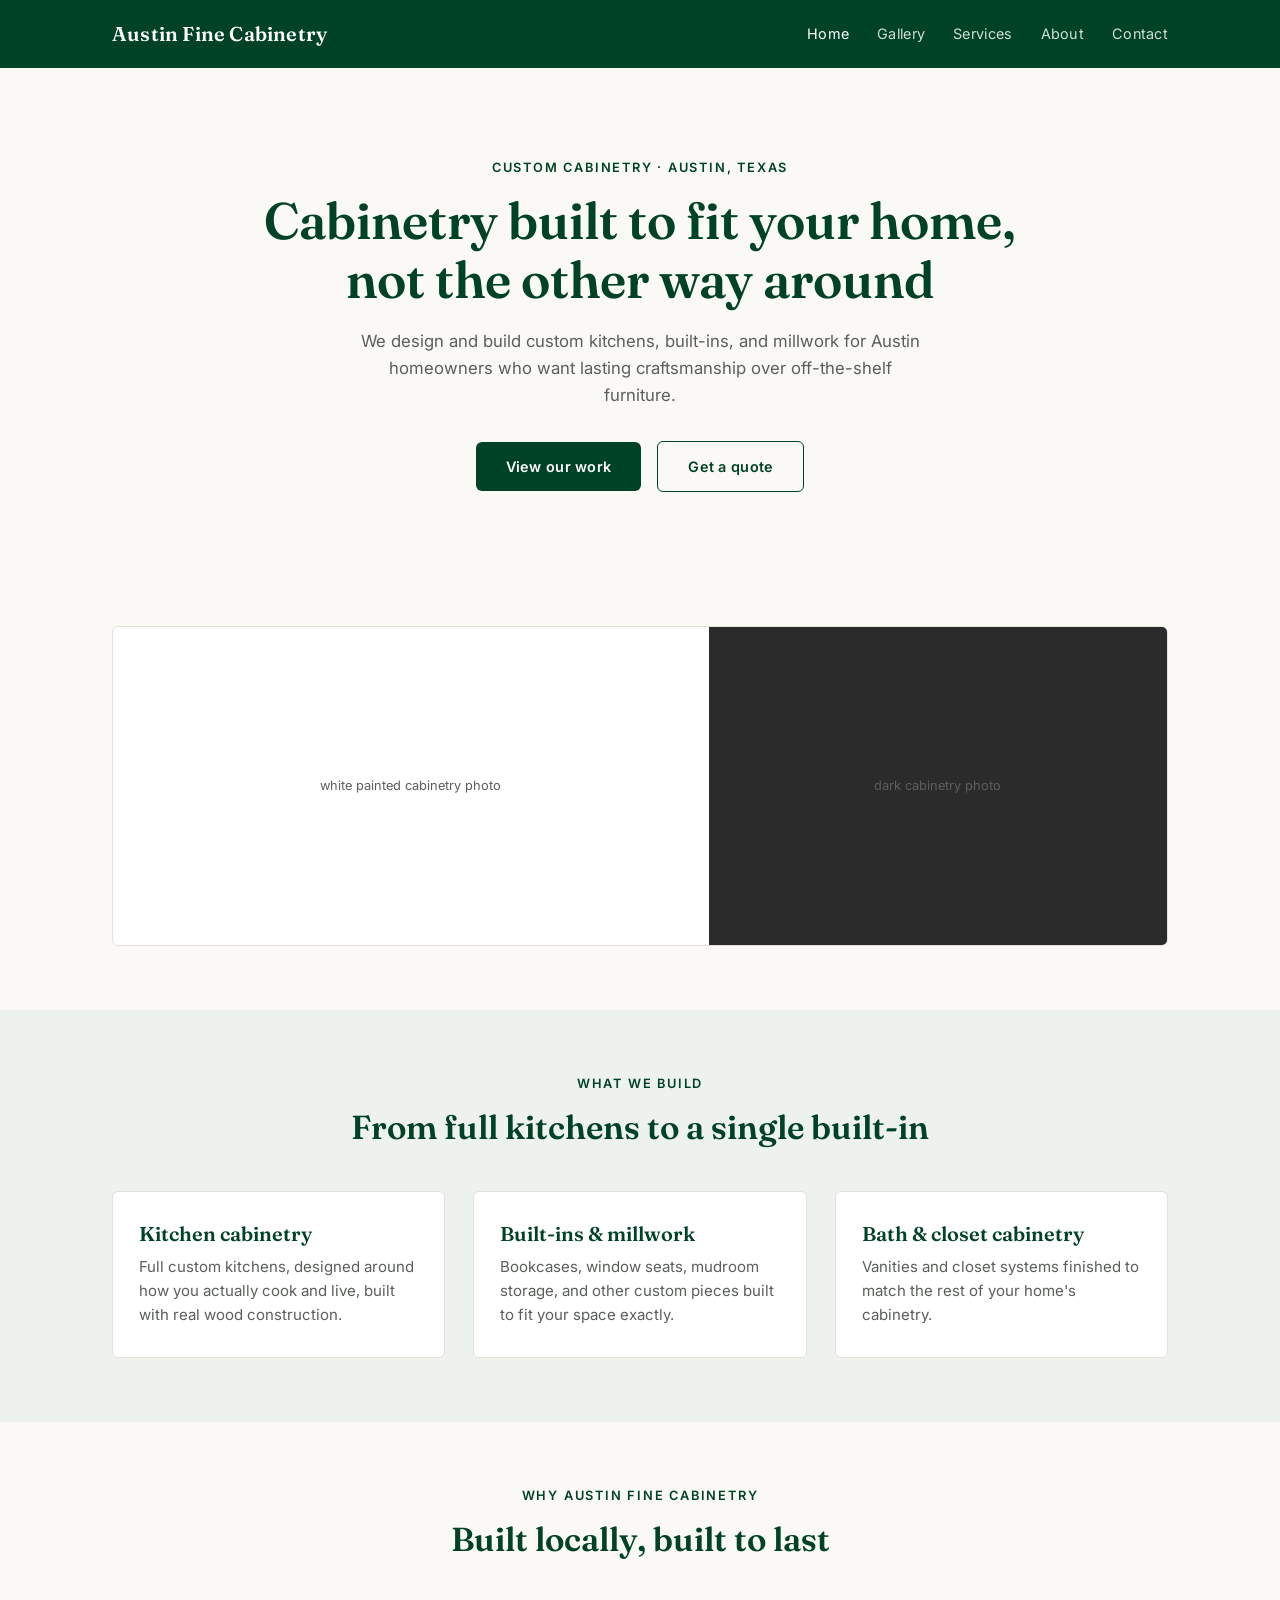
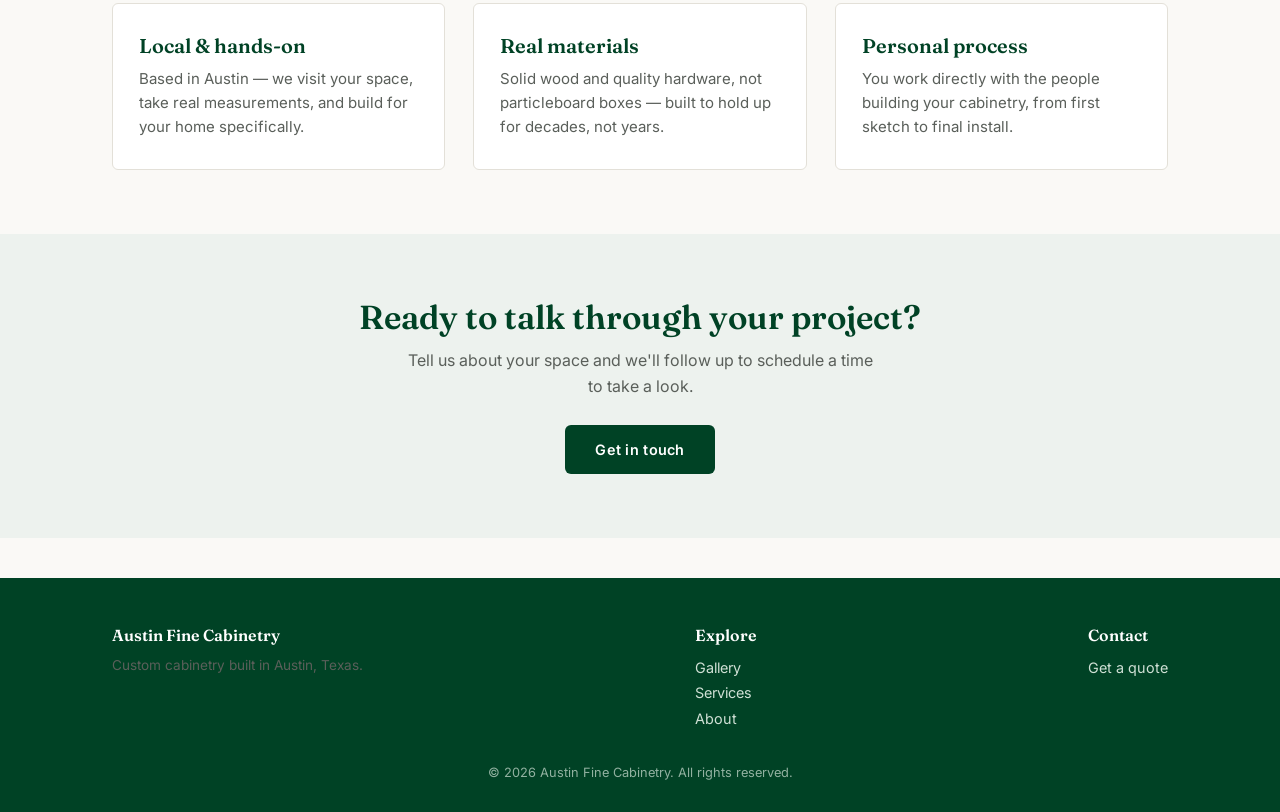
==== index.html @ 278d39f8 "Add files via upload" ====
<!DOCTYPE html>
<html lang="en">
<head>
<meta charset="UTF-8">
<meta name="viewport" content="width=device-width, initial-scale=1.0">
<title>Austin Fine Cabinetry | Custom Cabinetry in Austin, TX</title>
<meta name="description" content="Handcrafted custom cabinetry, kitchens, and built-ins for Austin, Texas homes.">
<link rel="preconnect" href="https://fonts.googleapis.com">
<link href="https://fonts.googleapis.com/css2?family=Fraunces:wght@500;600&family=Inter:wght@400;500;600&display=swap" rel="stylesheet">
<link rel="stylesheet" href="css/style.css">
</head>
<body>

<nav class="site-nav">
  <div class="container">
    <a href="index.html" class="brand">Austin Fine Cabinetry</a>
    <button class="nav-toggle" id="navToggle" aria-label="Toggle menu">&#9776;</button>
    <ul class="nav-links" id="navLinks">
      <li><a href="index.html" class="active">Home</a></li>
      <li><a href="gallery.html">Gallery</a></li>
      <li><a href="services.html">Services</a></li>
      <li><a href="about.html">About</a></li>
      <li><a href="contact.html">Contact</a></li>
    </ul>
  </div>
</nav>

<header class="hero">
  <div class="container">
    <p class="eyebrow">Custom cabinetry &middot; Austin, Texas</p>
    <h1>Cabinetry built to fit your home,<br>not the other way around</h1>
    <p class="lede">We design and build custom kitchens, built-ins, and millwork for Austin homeowners who want lasting craftsmanship over off-the-shelf furniture.</p>
    <a href="gallery.html" class="btn btn-primary">View our work</a>
    <a href="contact.html" class="btn btn-outline" style="margin-left:12px;">Get a quote</a>
  </div>
</header>

<section>
  <div class="container">
    <div class="split-frame">
      <div class="panel-light">white painted cabinetry photo</div>
      <div class="panel-dark">dark cabinetry photo</div>
    </div>
  </div>
</section>

<section class="alt-bg">
  <div class="container">
    <div class="section-head">
      <p class="eyebrow">What we build</p>
      <h2>From full kitchens to a single built-in</h2>
    </div>
    <div class="grid-3">
      <div class="card">
        <h3>Kitchen cabinetry</h3>
        <p>Full custom kitchens, designed around how you actually cook and live, built with real wood construction.</p>
      </div>
      <div class="card">
        <h3>Built-ins &amp; millwork</h3>
        <p>Bookcases, window seats, mudroom storage, and other custom pieces built to fit your space exactly.</p>
      </div>
      <div class="card">
        <h3>Bath &amp; closet cabinetry</h3>
        <p>Vanities and closet systems finished to match the rest of your home's cabinetry.</p>
      </div>
    </div>
  </div>
</section>

<section>
  <div class="container">
    <div class="section-head">
      <p class="eyebrow">Why Austin Fine Cabinetry</p>
      <h2>Built locally, built to last</h2>
    </div>
    <div class="grid-3">
      <div class="card">
        <h3>Local &amp; hands-on</h3>
        <p>Based in Austin — we visit your space, take real measurements, and build for your home specifically.</p>
      </div>
      <div class="card">
        <h3>Real materials</h3>
        <p>Solid wood and quality hardware, not particleboard boxes — built to hold up for decades, not years.</p>
      </div>
      <div class="card">
        <h3>Personal process</h3>
        <p>You work directly with the people building your cabinetry, from first sketch to final install.</p>
      </div>
    </div>
  </div>
</section>

<section class="alt-bg" style="text-align:center;">
  <div class="container">
    <h2>Ready to talk through your project?</h2>
    <p style="max-width:480px;margin:12px auto 26px;">Tell us about your space and we'll follow up to schedule a time to take a look.</p>
    <a href="contact.html" class="btn btn-primary">Get in touch</a>
  </div>
</section>

<footer>
  <div class="container">
    <div>
      <h3>Austin Fine Cabinetry</h3>
      <p style="font-size:0.85rem;">Custom cabinetry built in Austin, Texas.</p>
    </div>
    <div>
      <h3>Explore</h3>
      <p><a href="gallery.html">Gallery</a></p>
      <p><a href="services.html">Services</a></p>
      <p><a href="about.html">About</a></p>
    </div>
    <div>
      <h3>Contact</h3>
      <p><a href="contact.html">Get a quote</a></p>
    </div>
  </div>
  <p class="footer-bottom">&copy; <span id="year"></span> Austin Fine Cabinetry. All rights reserved.</p>
</footer>

<script>
document.getElementById('navToggle').addEventListener('click', function() {
  document.getElementById('navLinks').classList.toggle('open');
});
document.getElementById('year').textContent = new Date().getFullYear();
</script>
</body>
</html>
---- css/style.css ----
/* ===== Austin Fine Cabinetry — design tokens ===== */
:root {
  --racing-green: #004225;
  --racing-green-dark: #00301b;
  --cream: #FAF9F6;
  --white: #FFFFFF;
  --charcoal: #2B2B2B;
  --sage: #CFE0D5;
  --sage-light: #EDF2EE;
  --text: #2B2B2B;
  --text-muted: #5A5F5A;
  --border: #E3E0D8;
  --radius: 6px;
  --font-display: 'Fraunces', Georgia, serif;
  --font-body: 'Inter', -apple-system, sans-serif;
}

* { box-sizing: border-box; margin: 0; padding: 0; }

html { scroll-behavior: smooth; }

body {
  font-family: var(--font-body);
  color: var(--text);
  background: var(--cream);
  line-height: 1.6;
  font-size: 16px;
}

img { max-width: 100%; display: block; }

a { color: inherit; text-decoration: none; }

h1, h2, h3 {
  font-family: var(--font-display);
  color: var(--racing-green);
  font-weight: 600;
  line-height: 1.15;
}

h1 { font-size: clamp(2.2rem, 4vw, 3.4rem); }
h2 { font-size: clamp(1.6rem, 2.6vw, 2.2rem); }
h3 { font-size: 1.25rem; }

p { color: var(--text-muted); }

.container {
  max-width: 1120px;
  margin: 0 auto;
  padding: 0 32px;
}

/* ===== Nav ===== */
.site-nav {
  background: var(--racing-green);
  padding: 18px 0;
}
.site-nav .container {
  display: flex;
  align-items: center;
  justify-content: space-between;
}
.brand {
  font-family: var(--font-display);
  color: var(--white);
  font-size: 1.25rem;
  font-weight: 600;
  letter-spacing: 0.01em;
}
.nav-links {
  display: flex;
  gap: 28px;
  list-style: none;
}
.nav-links a {
  color: var(--sage);
  font-size: 0.9rem;
  letter-spacing: 0.02em;
  transition: color 0.2s ease;
}
.nav-links a:hover, .nav-links a.active { color: var(--white); }

.nav-toggle { display: none; background: none; border: none; color: var(--white); font-size: 1.5rem; cursor: pointer; }

@media (max-width: 720px) {
  .nav-links { display: none; }
  .nav-toggle { display: block; }
  .nav-links.open {
    display: flex;
    flex-direction: column;
    position: absolute;
    top: 64px; left: 0; right: 0;
    background: var(--racing-green);
    padding: 20px 32px;
    gap: 16px;
    z-index: 10;
  }
}

/* ===== Hero ===== */
.hero {
  padding: 90px 0 70px;
  text-align: center;
}
.eyebrow {
  color: var(--racing-green);
  font-size: 0.8rem;
  letter-spacing: 0.14em;
  text-transform: uppercase;
  font-weight: 600;
  margin-bottom: 14px;
}
.hero h1 { margin-bottom: 18px; }
.hero p.lede {
  max-width: 560px;
  margin: 0 auto 32px;
  font-size: 1.05rem;
}

.btn {
  display: inline-block;
  padding: 13px 30px;
  border-radius: var(--radius);
  font-size: 0.9rem;
  font-weight: 600;
  letter-spacing: 0.02em;
  transition: transform 0.15s ease, background 0.2s ease;
}
.btn-primary {
  background: var(--racing-green);
  color: var(--white);
}
.btn-primary:hover { background: var(--racing-green-dark); transform: translateY(-1px); }
.btn-outline {
  background: transparent;
  color: var(--racing-green);
  border: 1.5px solid var(--racing-green);
}
.btn-outline:hover { background: var(--racing-green); color: var(--white); }

/* ===== Split image — signature motif =====
   A diagonal-free two-tone split echoing white-painted + dark cabinetry.
   Used as hero art and section dividers throughout the site. */
.split-frame {
  display: grid;
  grid-template-columns: 1.3fr 1fr;
  border-radius: var(--radius);
  overflow: hidden;
  min-height: 320px;
  border: 1px solid var(--border);
}
.split-frame .panel-light {
  background: var(--white) center/cover no-repeat;
  background-image: var(--img-light, none);
}
.split-frame .panel-dark {
  background: var(--charcoal) center/cover no-repeat;
  background-image: var(--img-dark, none);
}
.split-frame .panel-light, .split-frame .panel-dark {
  display: flex; align-items: center; justify-content: center;
  color: var(--text-muted);
  font-size: 0.8rem;
}
@media (max-width: 640px) {
  .split-frame { grid-template-columns: 1fr; min-height: auto; }
  .split-frame .panel-light, .split-frame .panel-dark { min-height: 180px; }
}

/* ===== Sections ===== */
section { padding: 64px 0; }
.section-head {
  text-align: center;
  max-width: 620px;
  margin: 0 auto 44px;
}
.section-head .eyebrow { text-align: center; }

.alt-bg { background: var(--sage-light); }

/* ===== Cards / grids ===== */
.grid-3 {
  display: grid;
  grid-template-columns: repeat(3, 1fr);
  gap: 28px;
}
@media (max-width: 800px) { .grid-3 { grid-template-columns: 1fr; } }

.card {
  background: var(--white);
  border: 1px solid var(--border);
  border-radius: var(--radius);
  padding: 30px 26px;
}
.card h3 { margin-bottom: 10px; }
.card p { font-size: 0.94rem; }

/* ===== Photo gallery grid ===== */
.photo-grid {
  display: grid;
  grid-template-columns: repeat(3, 1fr);
  gap: 16px;
}
.photo-grid .photo {
  aspect-ratio: 4/3;
  border-radius: var(--radius);
  background: var(--sage-light) center/cover no-repeat;
  border: 1px solid var(--border);
  display: flex; align-items: center; justify-content: center;
  color: var(--text-muted);
  font-size: 0.78rem;
  text-align: center;
  padding: 8px;
}
@media (max-width: 720px) { .photo-grid { grid-template-columns: repeat(2, 1fr); } }
@media (max-width: 480px) { .photo-grid { grid-template-columns: 1fr; } }

/* ===== Footer ===== */
footer {
  background: var(--racing-green);
  color: var(--sage);
  padding: 48px 0 28px;
  margin-top: 40px;
}
footer .container {
  display: flex;
  justify-content: space-between;
  flex-wrap: wrap;
  gap: 24px;
}
footer h3 { color: var(--white); font-size: 1rem; margin-bottom: 10px; }
footer a { color: var(--sage); font-size: 0.9rem; }
footer a:hover { color: var(--white); }
.footer-bottom {
  text-align: center;
  font-size: 0.8rem;
  color: var(--sage);
  opacity: 0.7;
  margin-top: 32px;
}

/* ===== Forms ===== */
form { display: flex; flex-direction: column; gap: 16px; max-width: 560px; margin: 0 auto; }
label { font-size: 0.85rem; font-weight: 600; color: var(--racing-green); margin-bottom: -10px; }
input, textarea {
  font-family: var(--font-body);
  padding: 12px 14px;
  border: 1px solid var(--border);
  border-radius: var(--radius);
  font-size: 0.95rem;
  background: var(--white);
}
input:focus, textarea:focus { outline: 2px solid var(--racing-green); outline-offset: 1px; }
textarea { min-height: 140px; resize: vertical; }

.contact-info {
  display: flex;
  justify-content: center;
  gap: 40px;
  flex-wrap: wrap;
  margin-bottom: 48px;
  text-align: center;
}
.contact-info div h3 { font-size: 0.95rem; margin-bottom: 4px; }
.contact-info div p { font-size: 0.9rem; }
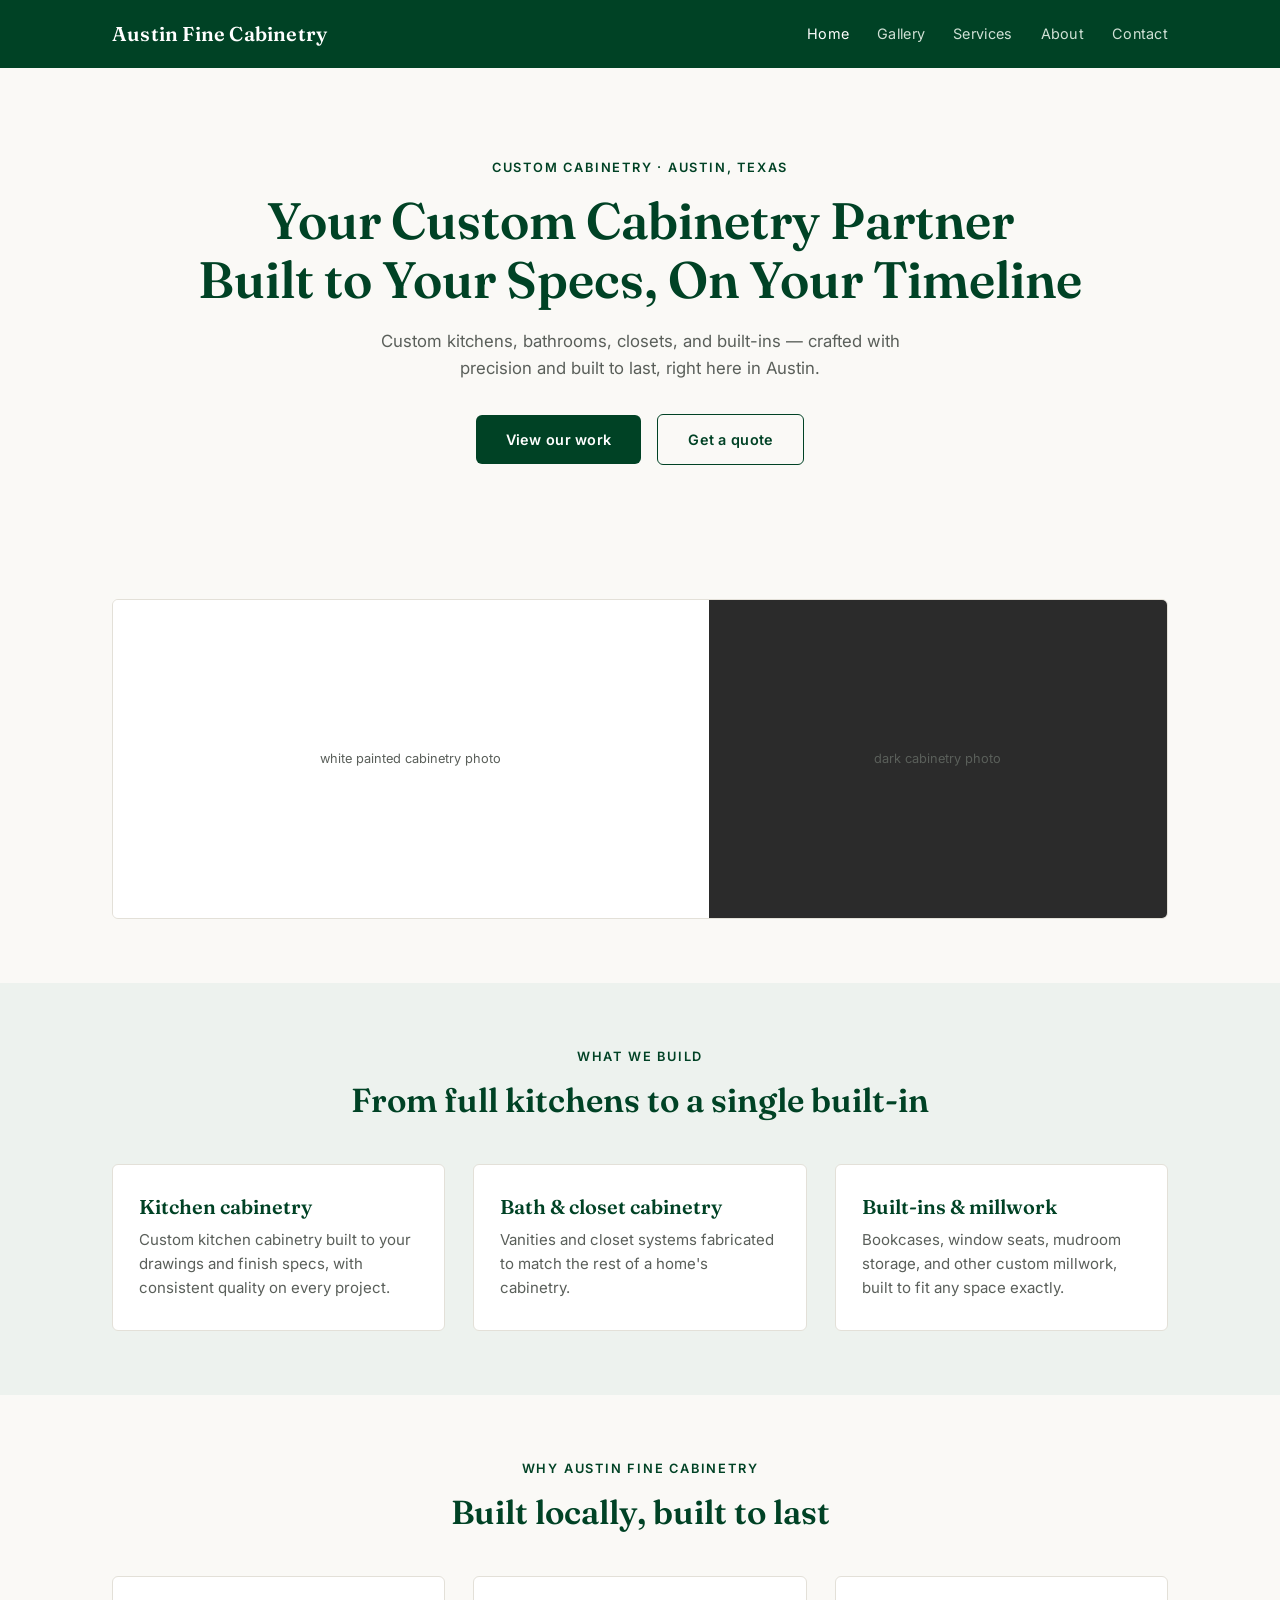
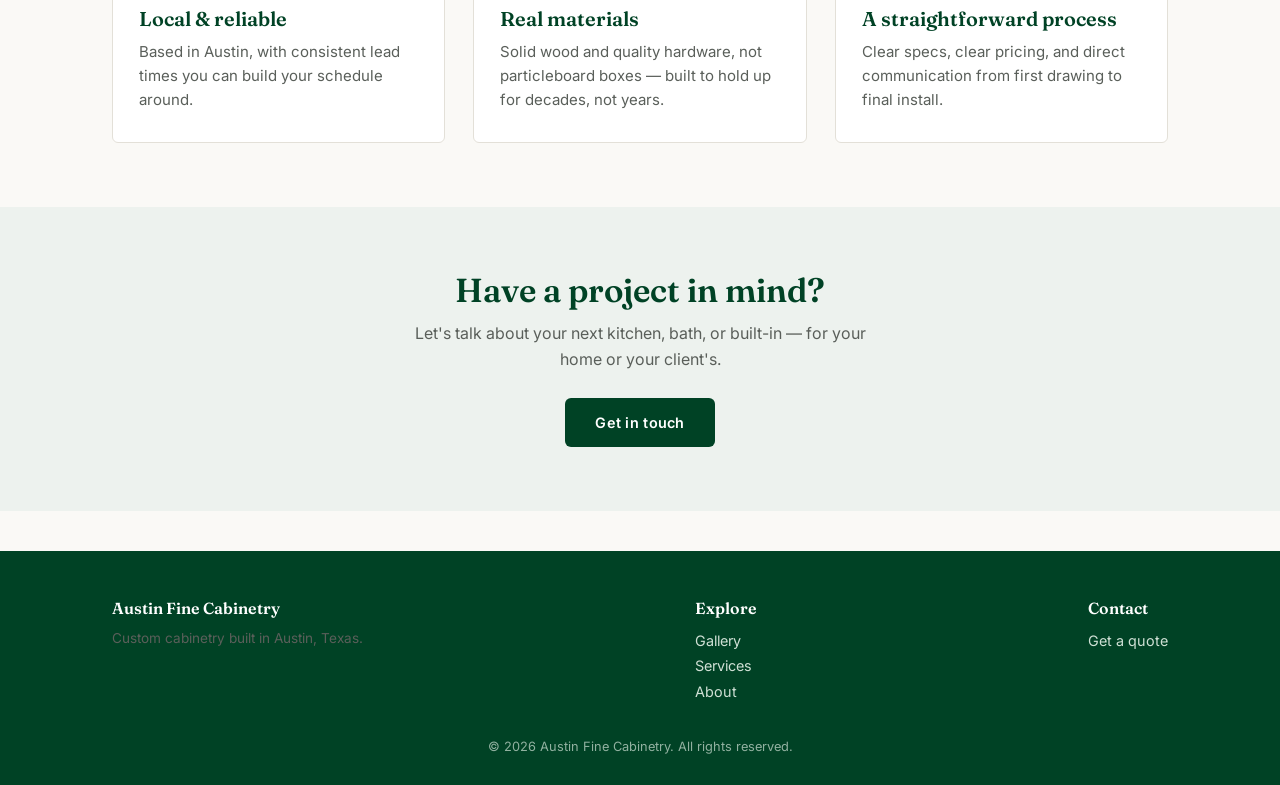
==== commit e044619c: "Add files via upload" ====
--- a/index.html
+++ b/index.html
@@ -3,11 +3,52 @@
 <head>
 <meta charset="UTF-8">
 <meta name="viewport" content="width=device-width, initial-scale=1.0">
-<title>Austin Fine Cabinetry | Custom Cabinetry in Austin, TX</title>
-<meta name="description" content="Handcrafted custom cabinetry, kitchens, and built-ins for Austin, Texas homes.">
+<title>Custom Cabinetry Austin, TX | Kitchens, Bathrooms, Closets & Built-Ins | Austin Fine Cabinetry</title>
+<meta name="description" content="Custom cabinetry for kitchens, bathrooms, closets, and built-ins in Austin, TX. Precision fabrication and reliable timelines for homeowners, contractors, and designers.">
+<meta name="keywords" content="custom cabinetry Austin, kitchen cabinets Austin, bathroom cabinetry, custom closets, custom built-ins, cabinet fabricator, contractor cabinet supplier">
+<link rel="canonical" href="https://www.austinfinecabinetry.com/index.html">
+
+<!-- Open Graph / social sharing -->
+<meta property="og:type" content="website">
+<meta property="og:title" content="Austin Fine Cabinetry | Custom Cabinetry for Kitchens, Baths, Closets & Built-Ins">
+<meta property="og:description" content="Custom cabinetry for kitchens, bathrooms, closets, and built-ins in Austin, TX. Precision fabrication and reliable timelines.">
+<meta property="og:url" content="https://www.austinfinecabinetry.com/index.html">
+<meta property="og:image" content="https://www.austinfinecabinetry.com/images/og-cover.jpg">
+<meta property="og:locale" content="en_US">
+<meta name="twitter:card" content="summary_large_image">
+
 <link rel="preconnect" href="https://fonts.googleapis.com">
 <link href="https://fonts.googleapis.com/css2?family=Fraunces:wght@500;600&family=Inter:wght@400;500;600&display=swap" rel="stylesheet">
 <link rel="stylesheet" href="css/style.css">
+
+<!-- Local business schema markup -->
+<script type="application/ld+json">
+{
+  "@context": "https://schema.org",
+  "@type": "HomeAndConstructionBusiness",
+  "name": "Austin Fine Cabinetry",
+  "description": "Custom cabinetry fabrication for kitchens, bathrooms, closets, and built-ins in Austin, TX.",
+  "url": "https://www.austinfinecabinetry.com/",
+  "telephone": "(512) 662-5659",
+  "email": "hello@austinfinecabinetry.com",
+  "areaServed": {
+    "@type": "City",
+    "name": "Austin, TX"
+  },
+  "address": {
+    "@type": "PostalAddress",
+    "addressLocality": "Austin",
+    "addressRegion": "TX",
+    "addressCountry": "US"
+  },
+  "makesOffer": [
+    { "@type": "Offer", "itemOffered": { "@type": "Service", "name": "Custom Kitchen Cabinetry" } },
+    { "@type": "Offer", "itemOffered": { "@type": "Service", "name": "Custom Bathroom Cabinetry" } },
+    { "@type": "Offer", "itemOffered": { "@type": "Service", "name": "Custom Closets" } },
+    { "@type": "Offer", "itemOffered": { "@type": "Service", "name": "Custom Built-Ins & Millwork" } }
+  ]
+}
+</script>
 </head>
 <body>
 
@@ -28,8 +69,8 @@
 <header class="hero">
   <div class="container">
     <p class="eyebrow">Custom cabinetry &middot; Austin, Texas</p>
-    <h1>Cabinetry built to fit your home,<br>not the other way around</h1>
-    <p class="lede">We design and build custom kitchens, built-ins, and millwork for Austin homeowners who want lasting craftsmanship over off-the-shelf furniture.</p>
+    <h1>Your Custom Cabinetry Partner<br>Built to Your Specs, On Your Timeline</h1>
+    <p class="lede">Custom kitchens, bathrooms, closets, and built-ins — crafted with precision and built to last, right here in Austin.</p>
     <a href="gallery.html" class="btn btn-primary">View our work</a>
     <a href="contact.html" class="btn btn-outline" style="margin-left:12px;">Get a quote</a>
   </div>
@@ -53,15 +94,15 @@
     <div class="grid-3">
       <div class="card">
         <h3>Kitchen cabinetry</h3>
-        <p>Full custom kitchens, designed around how you actually cook and live, built with real wood construction.</p>
+        <p>Custom kitchen cabinetry built to your drawings and finish specs, with consistent quality on every project.</p>
+      </div>
+      <div class="card">
+        <h3>Bath &amp; closet cabinetry</h3>
+        <p>Vanities and closet systems fabricated to match the rest of a home's cabinetry.</p>
       </div>
       <div class="card">
         <h3>Built-ins &amp; millwork</h3>
-        <p>Bookcases, window seats, mudroom storage, and other custom pieces built to fit your space exactly.</p>
-      </div>
-      <div class="card">
-        <h3>Bath &amp; closet cabinetry</h3>
-        <p>Vanities and closet systems finished to match the rest of your home's cabinetry.</p>
+        <p>Bookcases, window seats, mudroom storage, and other custom millwork, built to fit any space exactly.</p>
       </div>
     </div>
   </div>
@@ -75,16 +116,16 @@
     </div>
     <div class="grid-3">
       <div class="card">
-        <h3>Local &amp; hands-on</h3>
-        <p>Based in Austin — we visit your space, take real measurements, and build for your home specifically.</p>
+        <h3>Local &amp; reliable</h3>
+        <p>Based in Austin, with consistent lead times you can build your schedule around.</p>
       </div>
       <div class="card">
         <h3>Real materials</h3>
         <p>Solid wood and quality hardware, not particleboard boxes — built to hold up for decades, not years.</p>
       </div>
       <div class="card">
-        <h3>Personal process</h3>
-        <p>You work directly with the people building your cabinetry, from first sketch to final install.</p>
+        <h3>A straightforward process</h3>
+        <p>Clear specs, clear pricing, and direct communication from first drawing to final install.</p>
       </div>
     </div>
   </div>
@@ -92,8 +133,8 @@
 
 <section class="alt-bg" style="text-align:center;">
   <div class="container">
-    <h2>Ready to talk through your project?</h2>
-    <p style="max-width:480px;margin:12px auto 26px;">Tell us about your space and we'll follow up to schedule a time to take a look.</p>
+    <h2>Have a project in mind?</h2>
+    <p style="max-width:480px;margin:12px auto 26px;">Let's talk about your next kitchen, bath, or built-in — for your home or your client's.</p>
     <a href="contact.html" class="btn btn-primary">Get in touch</a>
   </div>
 </section>
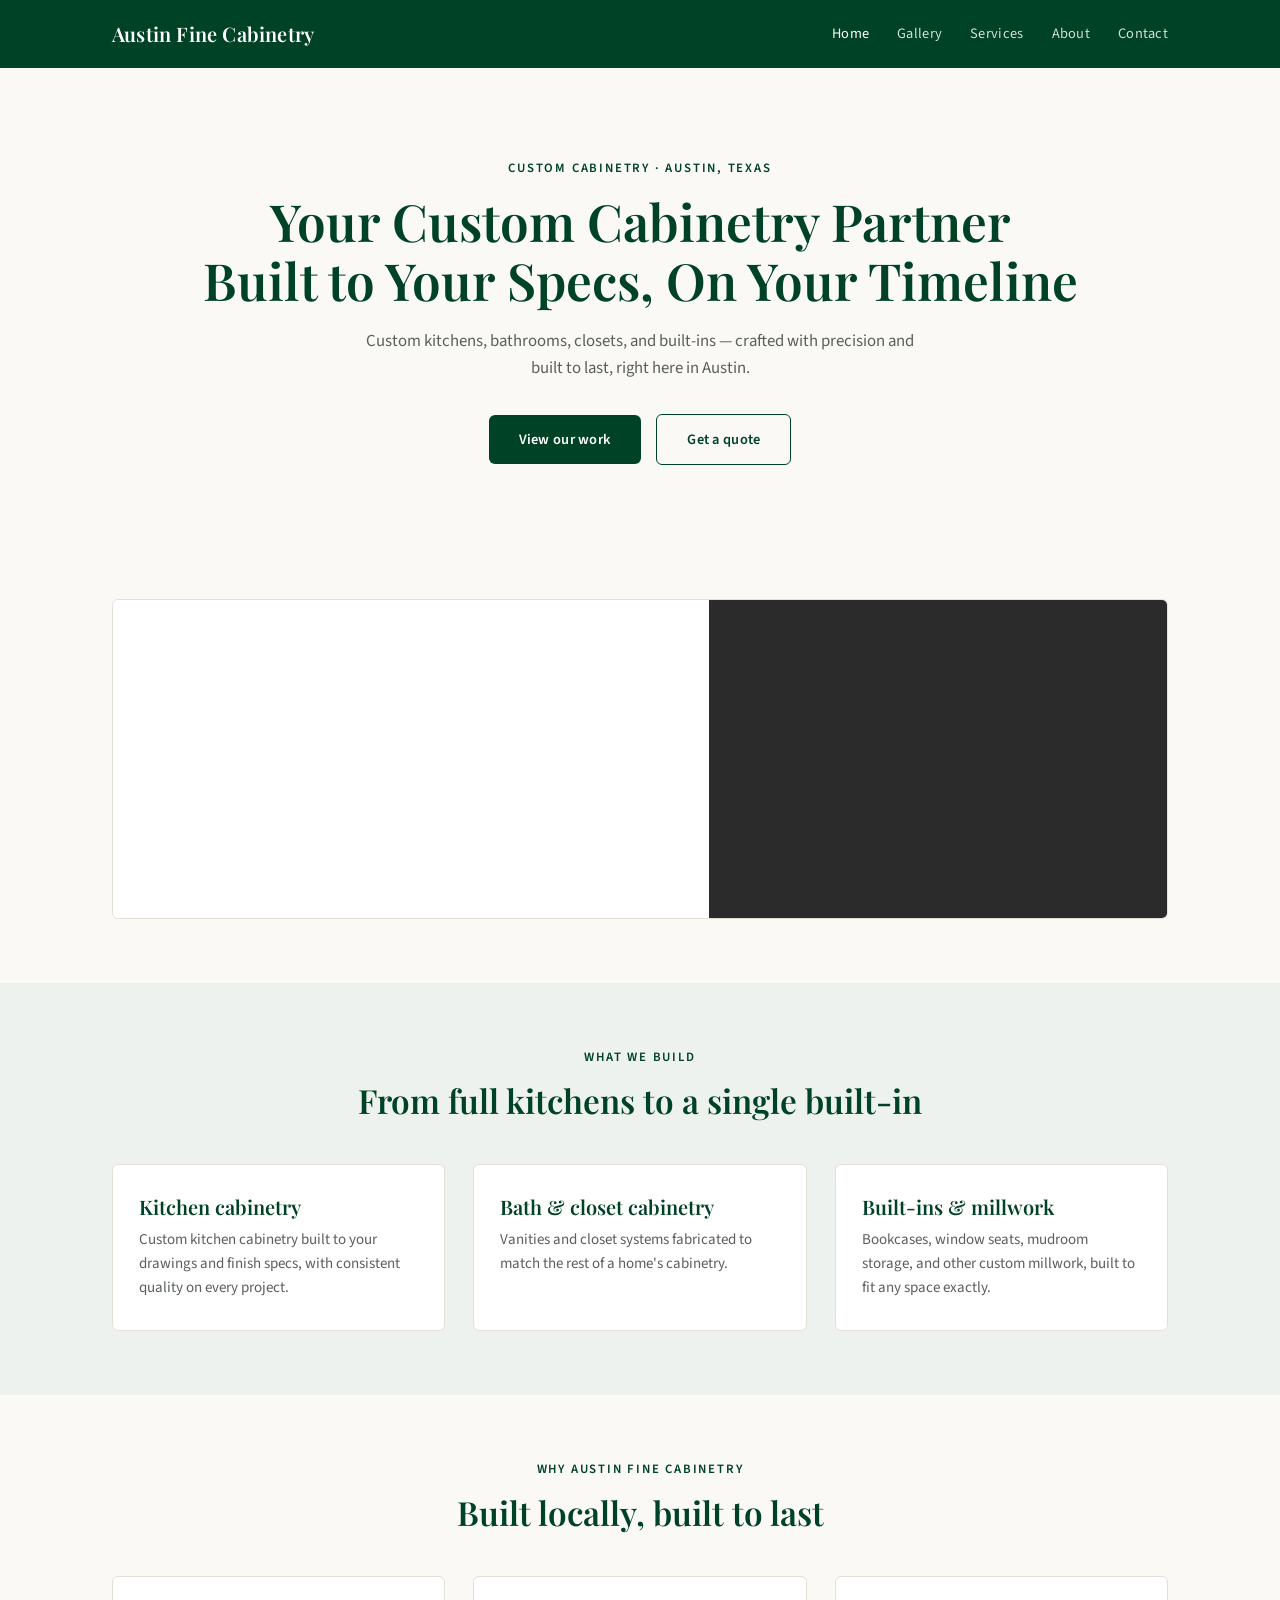
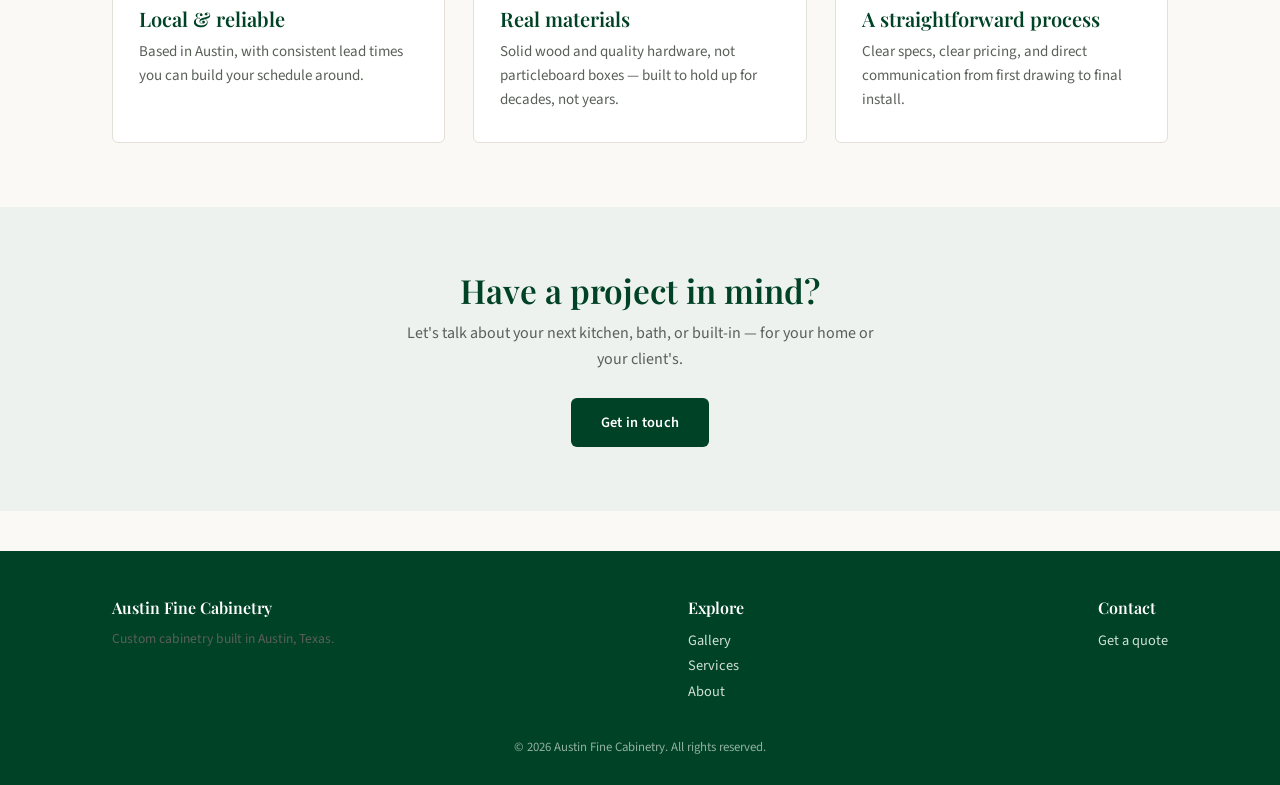
==== commit e58ff5b4: "Add files via upload" ====
--- a/index.html
+++ b/index.html
@@ -4,7 +4,7 @@
 <meta charset="UTF-8">
 <meta name="viewport" content="width=device-width, initial-scale=1.0">
 <title>Custom Cabinetry Austin, TX | Kitchens, Bathrooms, Closets & Built-Ins | Austin Fine Cabinetry</title>
-<meta name="description" content="Custom cabinetry for kitchens, bathrooms, closets, and built-ins in Austin, TX. Precision fabrication and reliable timelines for homeowners, contractors, and designers.">
+<meta name="description" content="Custom cabinetry for kitchens, bathrooms, closets, and built-ins in Austin, Cedar Park, Round Rock, Leander, Lakeway, Pflugerville & nearby areas. Precision fabrication and reliable timelines for homeowners, contractors, and designers.">
 <meta name="keywords" content="custom cabinetry Austin, kitchen cabinets Austin, bathroom cabinetry, custom closets, custom built-ins, cabinet fabricator, contractor cabinet supplier">
 <link rel="canonical" href="https://www.austinfinecabinetry.com/index.html">
 
@@ -18,7 +18,7 @@
 <meta name="twitter:card" content="summary_large_image">
 
 <link rel="preconnect" href="https://fonts.googleapis.com">
-<link href="https://fonts.googleapis.com/css2?family=Fraunces:wght@500;600&family=Inter:wght@400;500;600&display=swap" rel="stylesheet">
+<link href="https://fonts.googleapis.com/css2?family=Playfair+Display:wght@500;600;700&family=Source+Sans+3:wght@400;500;600&display=swap" rel="stylesheet">
 <link rel="stylesheet" href="css/style.css">
 
 <!-- Local business schema markup -->
@@ -30,11 +30,21 @@
   "description": "Custom cabinetry fabrication for kitchens, bathrooms, closets, and built-ins in Austin, TX.",
   "url": "https://www.austinfinecabinetry.com/",
   "telephone": "(512) 662-5659",
-  "email": "hello@austinfinecabinetry.com",
-  "areaServed": {
-    "@type": "City",
-    "name": "Austin, TX"
+  "email": "rylee@austinfinecabinetry.com",
+  "openingHoursSpecification": {
+    "@type": "OpeningHoursSpecification",
+    "dayOfWeek": ["Monday","Tuesday","Wednesday","Thursday","Friday"],
+    "opens": "08:00",
+    "closes": "16:00"
   },
+  "areaServed": [
+    { "@type": "City", "name": "Austin, TX" },
+    { "@type": "City", "name": "Cedar Park, TX" },
+    { "@type": "City", "name": "Round Rock, TX" },
+    { "@type": "City", "name": "Leander, TX" },
+    { "@type": "City", "name": "Lakeway, TX" },
+    { "@type": "City", "name": "Pflugerville, TX" }
+  ],
   "address": {
     "@type": "PostalAddress",
     "addressLocality": "Austin",
@@ -79,8 +89,8 @@
 <section>
   <div class="container">
     <div class="split-frame">
-      <div class="panel-light">white painted cabinetry photo</div>
-      <div class="panel-dark">dark cabinetry photo</div>
+      <div class="panel-light" style="--img-light:url('images/Kitchen_white_and_blue.jpg');"></div>
+      <div class="panel-dark" style="--img-dark:url('images/Brown_kitchen.jpg');"></div>
     </div>
   </div>
 </section>
--- a/css/style.css
+++ b/css/style.css
@@ -11,8 +11,8 @@
   --text-muted: #5A5F5A;
   --border: #E3E0D8;
   --radius: 6px;
-  --font-display: 'Fraunces', Georgia, serif;
-  --font-body: 'Inter', -apple-system, sans-serif;
+  --font-display: 'Playfair Display', Georgia, serif;
+  --font-body: 'Source Sans 3', -apple-system, sans-serif;
 }
 
 * { box-sizing: border-box; margin: 0; padding: 0; }
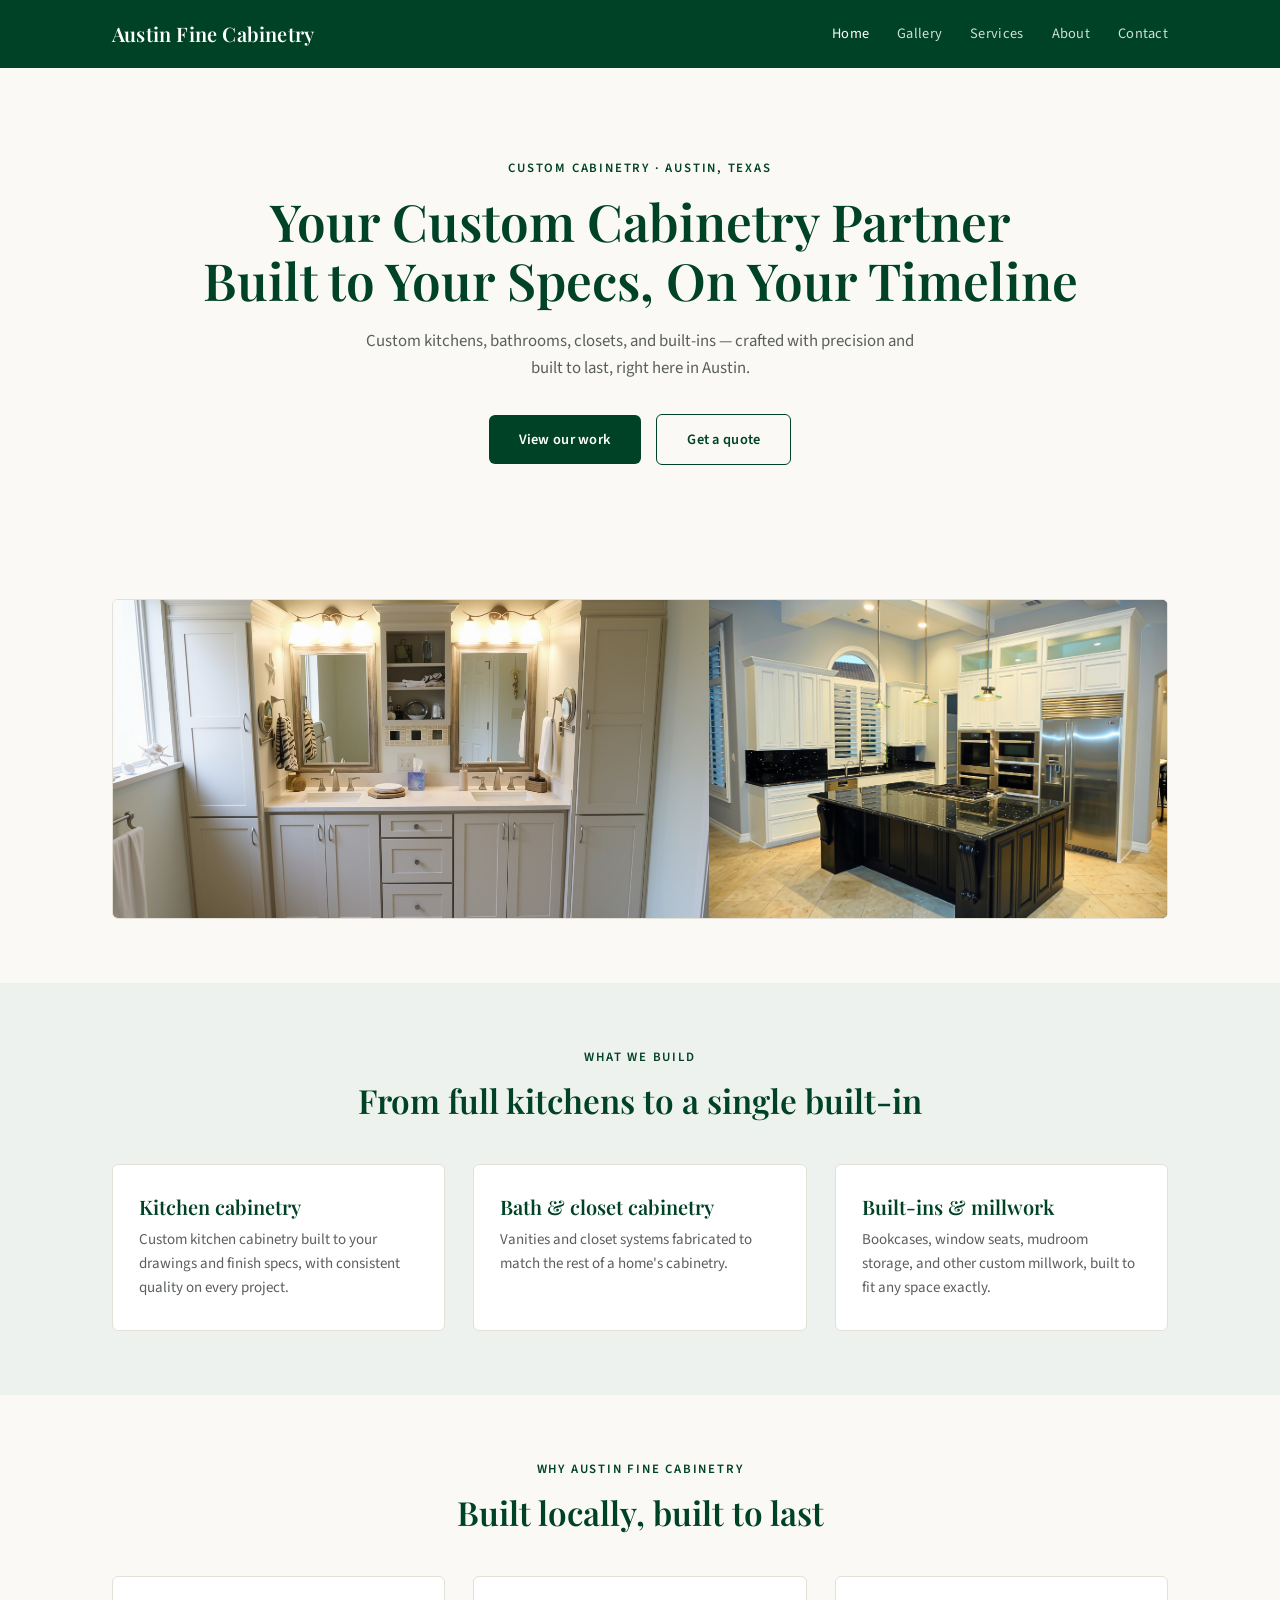
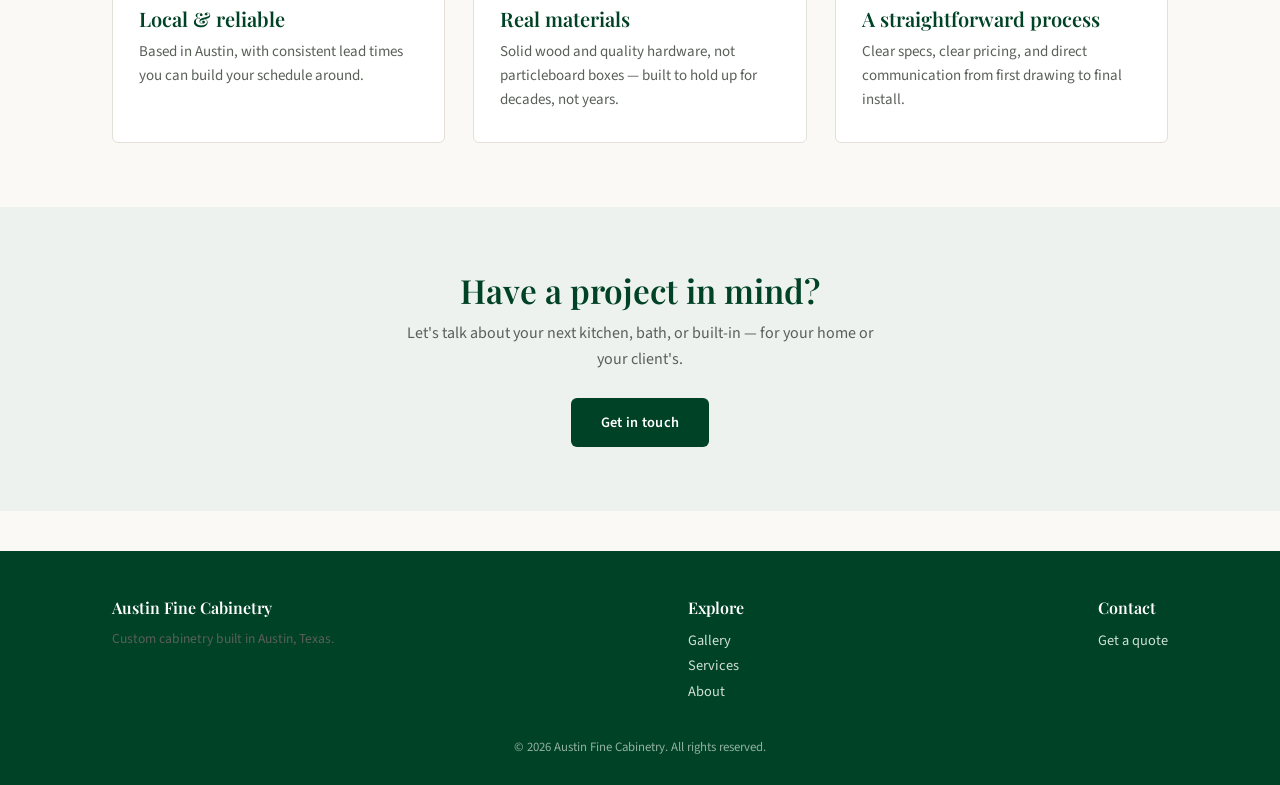
==== commit e4c79e6d: "Add files via upload" ====
--- a/index.html
+++ b/index.html
@@ -89,8 +89,8 @@
 <section>
   <div class="container">
     <div class="split-frame">
-      <div class="panel-light" style="--img-light:url('images/Kitchen_white_and_blue.jpg');"></div>
-      <div class="panel-dark" style="--img-dark:url('images/Brown_kitchen.jpg');"></div>
+      <div class="panel-light" style="background-image:url('images/Home_page_photo_white_bathroom.jpg');background-size:cover;background-position:center;background-repeat:no-repeat;"></div>
+      <div class="panel-dark" style="background-image:url('images/Black_kitchen_photo__final.png');background-size:cover;background-position:center;background-repeat:no-repeat;"></div>
     </div>
   </div>
 </section>
--- a/css/style.css
+++ b/css/style.css
@@ -150,12 +150,10 @@
   border: 1px solid var(--border);
 }
 .split-frame .panel-light {
-  background: var(--white) center/cover no-repeat;
-  background-image: var(--img-light, none);
+  background-color: var(--white);
 }
 .split-frame .panel-dark {
-  background: var(--charcoal) center/cover no-repeat;
-  background-image: var(--img-dark, none);
+  background-color: var(--charcoal);
 }
 .split-frame .panel-light, .split-frame .panel-dark {
   display: flex; align-items: center; justify-content: center;
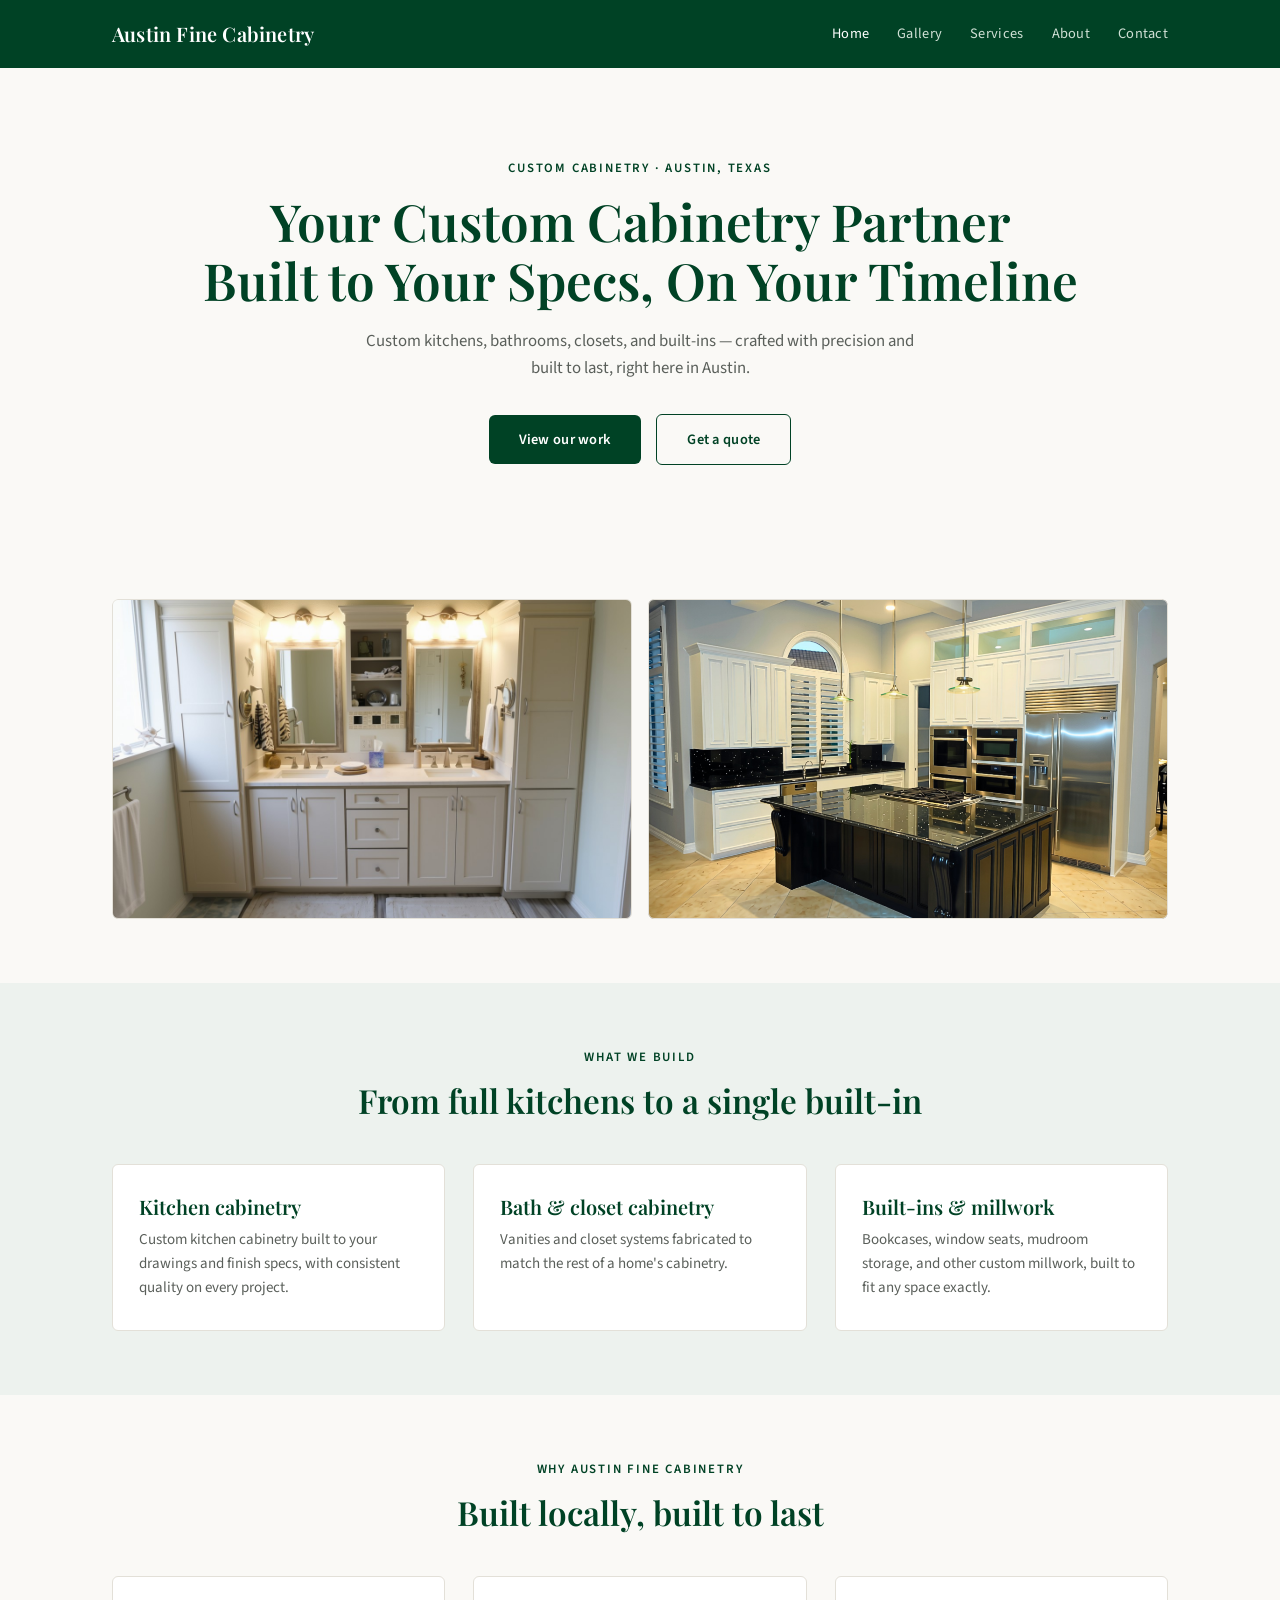
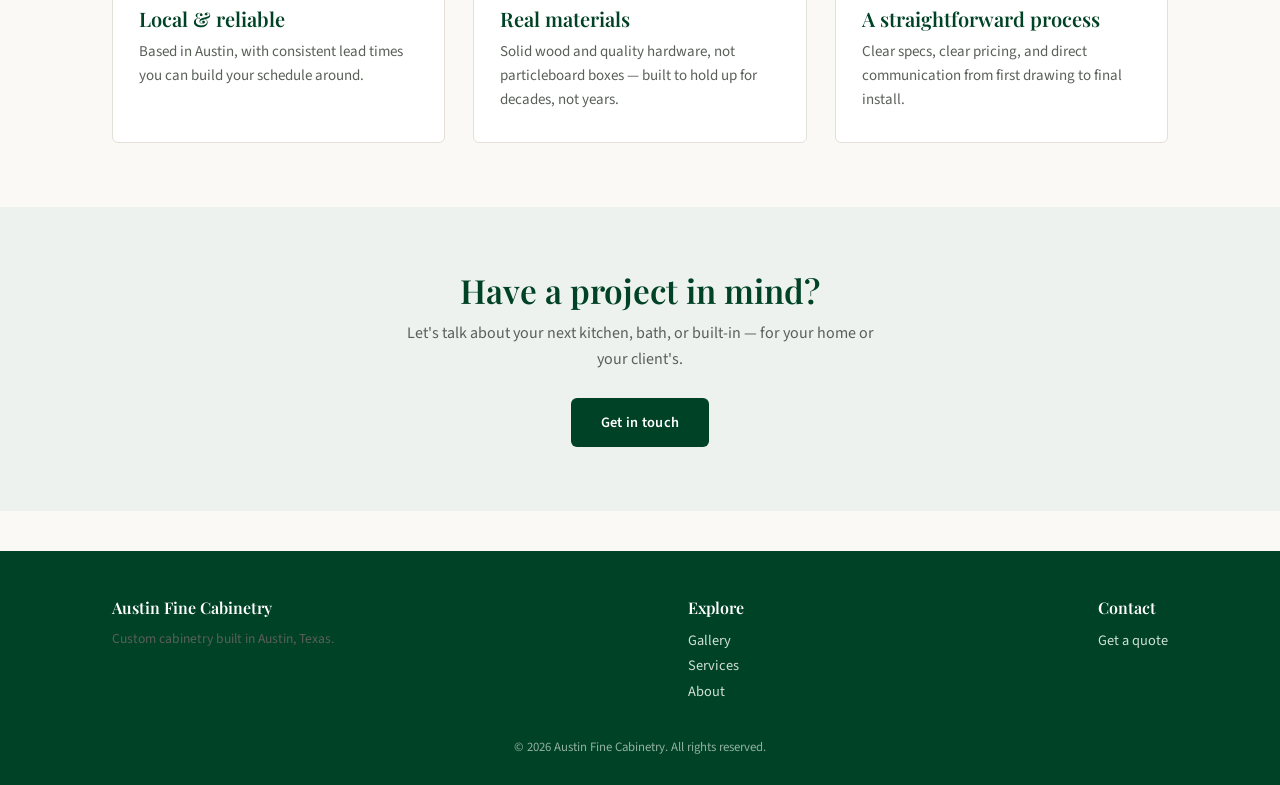
==== commit 01fe10da: "Add files via upload" ====
--- a/index.html
+++ b/index.html
@@ -89,7 +89,7 @@
 <section>
   <div class="container">
     <div class="split-frame">
-      <div class="panel-light" style="background-image:url('images/Home_page_photo_white_bathroom.jpg');background-size:cover;background-position:center;background-repeat:no-repeat;"></div>
+      <div class="panel-light" style="background-image:url('images/Home_page_photo_white_bathroom.jpg');background-size:cover;background-position:center 75%;background-repeat:no-repeat;"></div>
       <div class="panel-dark" style="background-image:url('images/Black_kitchen_photo__final.png');background-size:cover;background-position:center;background-repeat:no-repeat;"></div>
     </div>
   </div>
--- a/css/style.css
+++ b/css/style.css
@@ -143,10 +143,15 @@
    Used as hero art and section dividers throughout the site. */
 .split-frame {
   display: grid;
-  grid-template-columns: 1.3fr 1fr;
+  grid-template-columns: 1fr 1fr;
+  gap: 16px;
   border-radius: var(--radius);
   overflow: hidden;
   min-height: 320px;
+  border: none;
+}
+.split-frame .panel-light, .split-frame .panel-dark {
+  border-radius: var(--radius);
   border: 1px solid var(--border);
 }
 .split-frame .panel-light {
